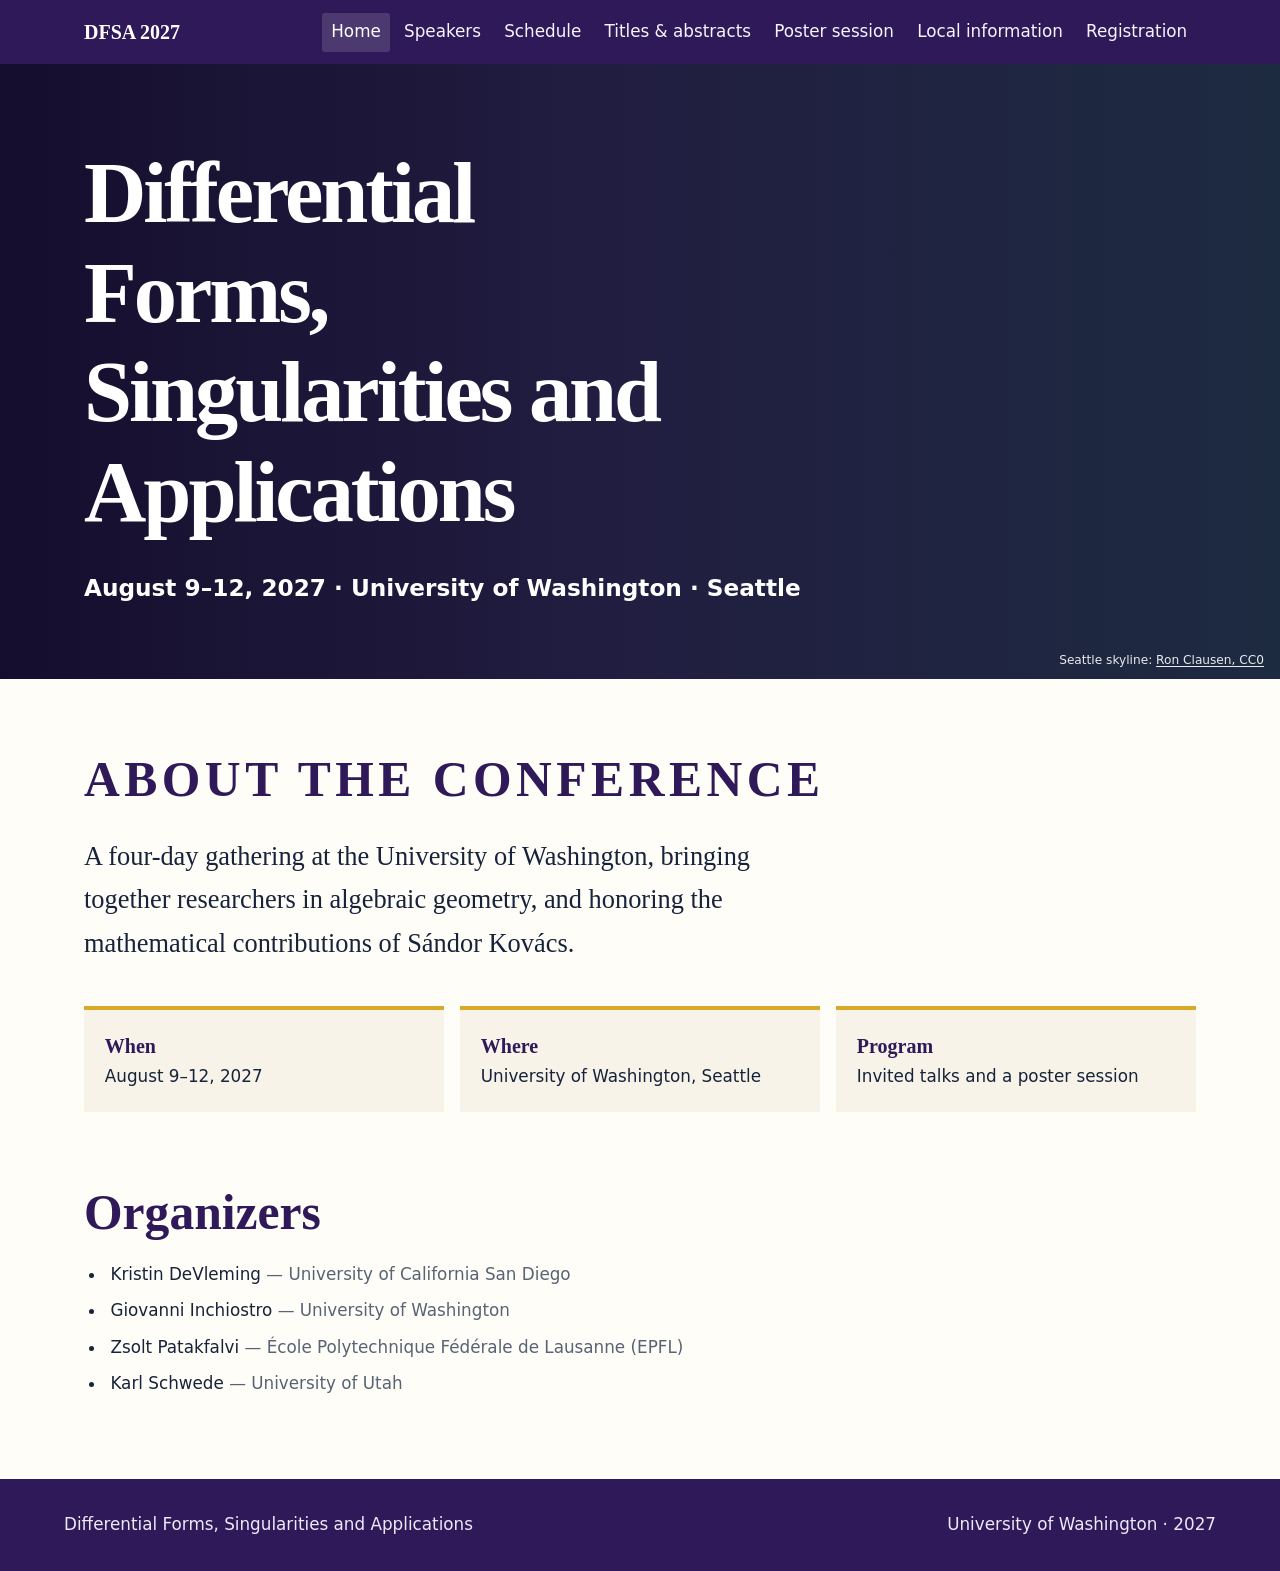
==== index.html @ 8a818d5d "Adding organizers" ====
<!doctype html>
<html lang="en">
<head>
  <meta charset="utf-8">
  <meta name="viewport" content="width=device-width, initial-scale=1">
  <meta name="description" content="Differential Forms, Singularities and Applications, August 9–12, 2027, at the University of Washington in Seattle.">
  <title>Differential Forms, Singularities and Applications</title>
  <link rel="stylesheet" href="styles.css">
</head>
<body>
  <a class="skip-link" href="#main">Skip to main content</a>
  <header class="site-header">
    <div class="nav-wrap">
      <a class="site-mark" href="index.html" aria-label="Conference home">DFSA 2027</a>
      <nav class="site-nav" aria-label="Main navigation">
        <a class="nav-link" href="index.html" aria-current="page">Home</a>
        <a class="nav-link" href="speakers.html">Speakers</a>
        <a class="nav-link" href="schedule.html">Schedule</a>
        <a class="nav-link" href="abstracts.html">Titles &amp; abstracts</a>
        <a class="nav-link" href="posters.html">Poster session</a>
        <a class="nav-link" href="local.html">Local information</a>
        <a class="nav-link" href="registration.html">Registration</a>
      </nav>
    </div>
  </header>
  <main id="main" class="home-main">
    <section class="hero" aria-labelledby="conference-title">
      <div class="hero-content">
        <h1 id="conference-title">Differential Forms, Singularities and Applications</h1>
        <p class="hero-details">August 9–12, 2027 · University of Washington · Seattle</p>
      </div>
      <small class="hero-credit">Seattle skyline: <a href="https://commons.wikimedia.org/wiki/File:Seattle_skyline_from_Space_Needle_on_October_1_2017.jpg">Ron Clausen, CC0</a></small>
    </section>
    <section class="home-section" aria-labelledby="about-heading">
      <h2 class="eyebrow" id="about-heading">About the conference</h2>
      <p class="lead">A four-day gathering at the University of Washington, bringing together researchers in algebraic geometry, and honoring the mathematical contributions of Sándor Kovács.</p>
      <div class="facts">
        <div class="fact"><strong>When</strong>August 9–12, 2027</div>
        <div class="fact"><strong>Where</strong>University of Washington, Seattle</div>
        <div class="fact"><strong>Program</strong>Invited talks and a poster session</div>
      </div>
    </section>
    <section class="home-section organizers-section" aria-labelledby="organizers-heading">
      <h2 id="organizers-heading">Organizers</h2>
      <ul class="organizer-list">
        <li>Kristin DeVleming <span>University of California San Diego</span></li>
        <li>Giovanni Inchiostro <span>University of Washington</span></li>
        <li>Zsolt Patakfalvi <span>École Polytechnique Fédérale de Lausanne (EPFL)</span></li>
        <li>Karl Schwede <span>University of Utah</span></li>
      </ul>
    </section>
  </main>
  <footer class="site-footer"><div class="footer-inner"><p>Differential Forms, Singularities and Applications</p><p>University of Washington · 2027</p></div></footer>
</body>
</html>
---- styles.css ----
:root {
  --ink: #17233a;
  --muted: #586474;
  --cream: #f7f3e9;
  --paper: #fffdf8;
  --gold: #d9a928;
  --purple: #4b2e83;
  --purple-dark: #2f1959;
  --line: #d9d4c8;
  --max-width: 72rem;
}

* { box-sizing: border-box; }

html { scroll-behavior: smooth; }

body {
  margin: 0;
  color: var(--ink);
  background: var(--paper);
  font-family: Inter, ui-sans-serif, system-ui, -apple-system, BlinkMacSystemFont, "Segoe UI", sans-serif;
  font-size: 1.05rem;
  line-height: 1.65;
}

a { color: #3f2675; text-underline-offset: .18em; }
a:hover { text-decoration-thickness: .14em; }
:focus-visible { outline: .2rem solid var(--gold); outline-offset: .2rem; }

.skip-link {
  position: absolute;
  left: 1rem;
  top: -5rem;
  z-index: 10;
  padding: .7rem 1rem;
  color: white;
  background: var(--purple-dark);
}
.skip-link:focus { top: 1rem; }

.site-header { background: var(--purple-dark); color: white; }
.nav-wrap {
  max-width: var(--max-width);
  margin: auto;
  padding: .8rem 1.25rem;
  display: flex;
  align-items: center;
  justify-content: space-between;
  gap: 1.5rem;
}
.site-mark { color: white; font-family: Georgia, serif; font-size: 1.25rem; font-weight: 700; text-decoration: none; }
.site-nav { display: flex; flex-wrap: wrap; gap: .2rem .35rem; }
.nav-link { padding: .35rem .55rem; color: #f7f3ff; text-decoration: none; border-radius: .2rem; }
.nav-link:hover, .nav-link[aria-current="page"] { background: rgba(255,255,255,.14); color: white; }

.hero {
  position: relative;
  min-height: 34rem;
  display: grid;
  align-items: end;
  background: #20314b url("assets/seattle-skyline.jpg") center 47% / cover no-repeat;
}
.hero::before { content: ""; position: absolute; inset: 0; background: linear-gradient(90deg, rgba(20,10,43,.91) 0%, rgba(34,21,60,.69) 48%, rgba(20,25,36,.27) 100%); }
.hero-content { position: relative; width: 100%; min-width: 0; max-width: min(100%, var(--max-width)); margin: 0 auto; padding: 5rem 1.25rem 4.5rem; color: white; overflow-wrap: anywhere; }
.eyebrow { margin: 0 0 .5rem; color: #f6d978; font-weight: 750; letter-spacing: .09em; text-transform: uppercase; }
h1, h2, h3 { font-family: Georgia, "Times New Roman", serif; line-height: 1.15; }
h1 { max-width: 14ch; margin: 0; font-size: clamp(2.7rem, 7vw, 5.4rem); letter-spacing: -.035em; }
.hero-details { margin: 1.7rem 0 0; font-size: clamp(1.15rem, 2vw, 1.45rem); font-weight: 650; }
.hero-credit { position: absolute; right: 1rem; bottom: .6rem; color: rgba(255,255,255,.9); font-size: .76rem; }
.hero-credit a { color: inherit; }

main:not(.home-main) { max-width: var(--max-width); min-height: 65vh; margin: auto; padding: 3.5rem 1.25rem 5rem; }
.page-intro { max-width: 48rem; margin-bottom: 2.5rem; }
.page-intro h1 { max-width: none; color: var(--purple-dark); font-size: clamp(2.5rem, 6vw, 4.5rem); }
.page-intro p { font-size: 1.2rem; color: var(--muted); }

.home-section { max-width: var(--max-width); margin: auto; padding: 4.5rem 1.25rem; }
.home-section h2 { margin: 0 0 1rem; color: var(--purple-dark); font-size: clamp(2rem, 4vw, 3.1rem); }
.lead { max-width: 46rem; font-family: Georgia, serif; font-size: clamp(1.3rem, 2.5vw, 1.65rem); }
.facts { display: grid; grid-template-columns: repeat(3, 1fr); gap: 1rem; margin: 2.5rem 0 0; }
.fact { padding: 1.3rem; border-top: .3rem solid var(--gold); background: var(--cream); }
.fact strong { display: block; color: var(--purple-dark); font-family: Georgia, serif; font-size: 1.25rem; }
.organizers-section { padding-top: 0; }
.organizers-section h2 { margin-bottom: 1.25rem; }
.organizer-list { max-width: 46rem; margin: 0; padding-left: 1.4rem; }
.organizer-list li { margin: .55rem 0; padding-left: .25rem; }
.organizer-list span { color: var(--muted); }
.organizer-list span::before { content: " — "; }

.speaker-list { min-width: 0; display: grid; grid-template-columns: repeat(auto-fit, minmax(20rem, 1fr)); gap: .8rem; padding: 0; list-style: none; }
.speaker-card { min-width: 0; min-height: 9.5rem; padding: 1.15rem; border: 1px solid var(--line); border-left: .3rem solid var(--purple); background: white; display: flex; align-items: center; gap: 1.15rem; }
.speaker-card > div { min-width: 0; }
.speaker-card h2 { margin: 0; font-size: 1.3rem; }
.speaker-card h2 a { color: var(--purple-dark); overflow-wrap: anywhere; }
.speaker-photo { width: 7rem; height: 7rem; flex: 0 0 7rem; border-radius: 50%; object-fit: cover; object-position: center top; background: var(--cream); }
.speaker-photo-center { object-position: center; }
.affiliation { margin: .4rem 0 0; color: var(--muted); line-height: 1.4; overflow-wrap: anywhere; }
.status { display: inline-block; margin-top: .5rem; padding: .12rem .48rem; border: 1px solid #9b7410; border-radius: 1rem; color: #684d07; background: #fff5d4; font-size: .82rem; font-weight: 750; }

.table-scroll { overflow-x: auto; border: 1px solid var(--line); }
table { width: 100%; min-width: 44rem; border-collapse: collapse; background: white; }
caption { padding: .85rem; text-align: left; color: var(--muted); font-size: .92rem; }
th, td { padding: .85rem 1rem; border: 1px solid var(--line); text-align: left; vertical-align: top; }
thead th { color: white; background: var(--purple-dark); }
tbody th { width: 8.5rem; color: var(--purple-dark); background: var(--cream); }
.unassigned { color: var(--muted); font-style: italic; }

.abstracts { display: grid; gap: 1rem; }
.abstract-entry { padding: 1.25rem 1.4rem 1.5rem; border: 1px solid var(--line); background: white; }
.abstract-entry h2 { margin: 0 0 1rem; color: var(--purple-dark); font-size: 1.45rem; }
.blank-field { min-height: 2rem; margin: .8rem 0 0; padding-bottom: .35rem; border-bottom: 1px solid var(--line); }
.blank-field strong { display: inline-block; min-width: 5rem; }
.empty-state { max-width: 42rem; padding: 2rem; border-left: .35rem solid var(--gold); background: var(--cream); }
.info-section { max-width: 46rem; margin-top: 2.5rem; padding-top: .5rem; border-top: .25rem solid var(--gold); }
.info-section h2 { color: var(--purple-dark); font-size: 1.8rem; }
.notice { padding: .9rem 1rem; border-left: .3rem solid var(--gold); background: var(--cream); }

.site-footer { padding: 2rem 1.25rem; color: #eee8fa; background: var(--purple-dark); }
.footer-inner { max-width: var(--max-width); margin: auto; display: flex; justify-content: space-between; gap: 1rem; flex-wrap: wrap; }
.site-footer p { margin: 0; }
.site-footer a { color: white; }

@media (max-width: 48rem) {
  .nav-wrap { align-items: flex-start; flex-direction: column; gap: .55rem; }
  .site-nav { margin-left: -.55rem; }
  .hero { min-height: 30rem; }
  .facts { grid-template-columns: 1fr; }
  .speaker-list { grid-template-columns: 1fr; }
}

@media (prefers-reduced-motion: reduce) { html { scroll-behavior: auto; } }
@media print { .site-nav, .skip-link { display: none; } .site-header { color: black; background: white; } .site-mark { color: black; } }
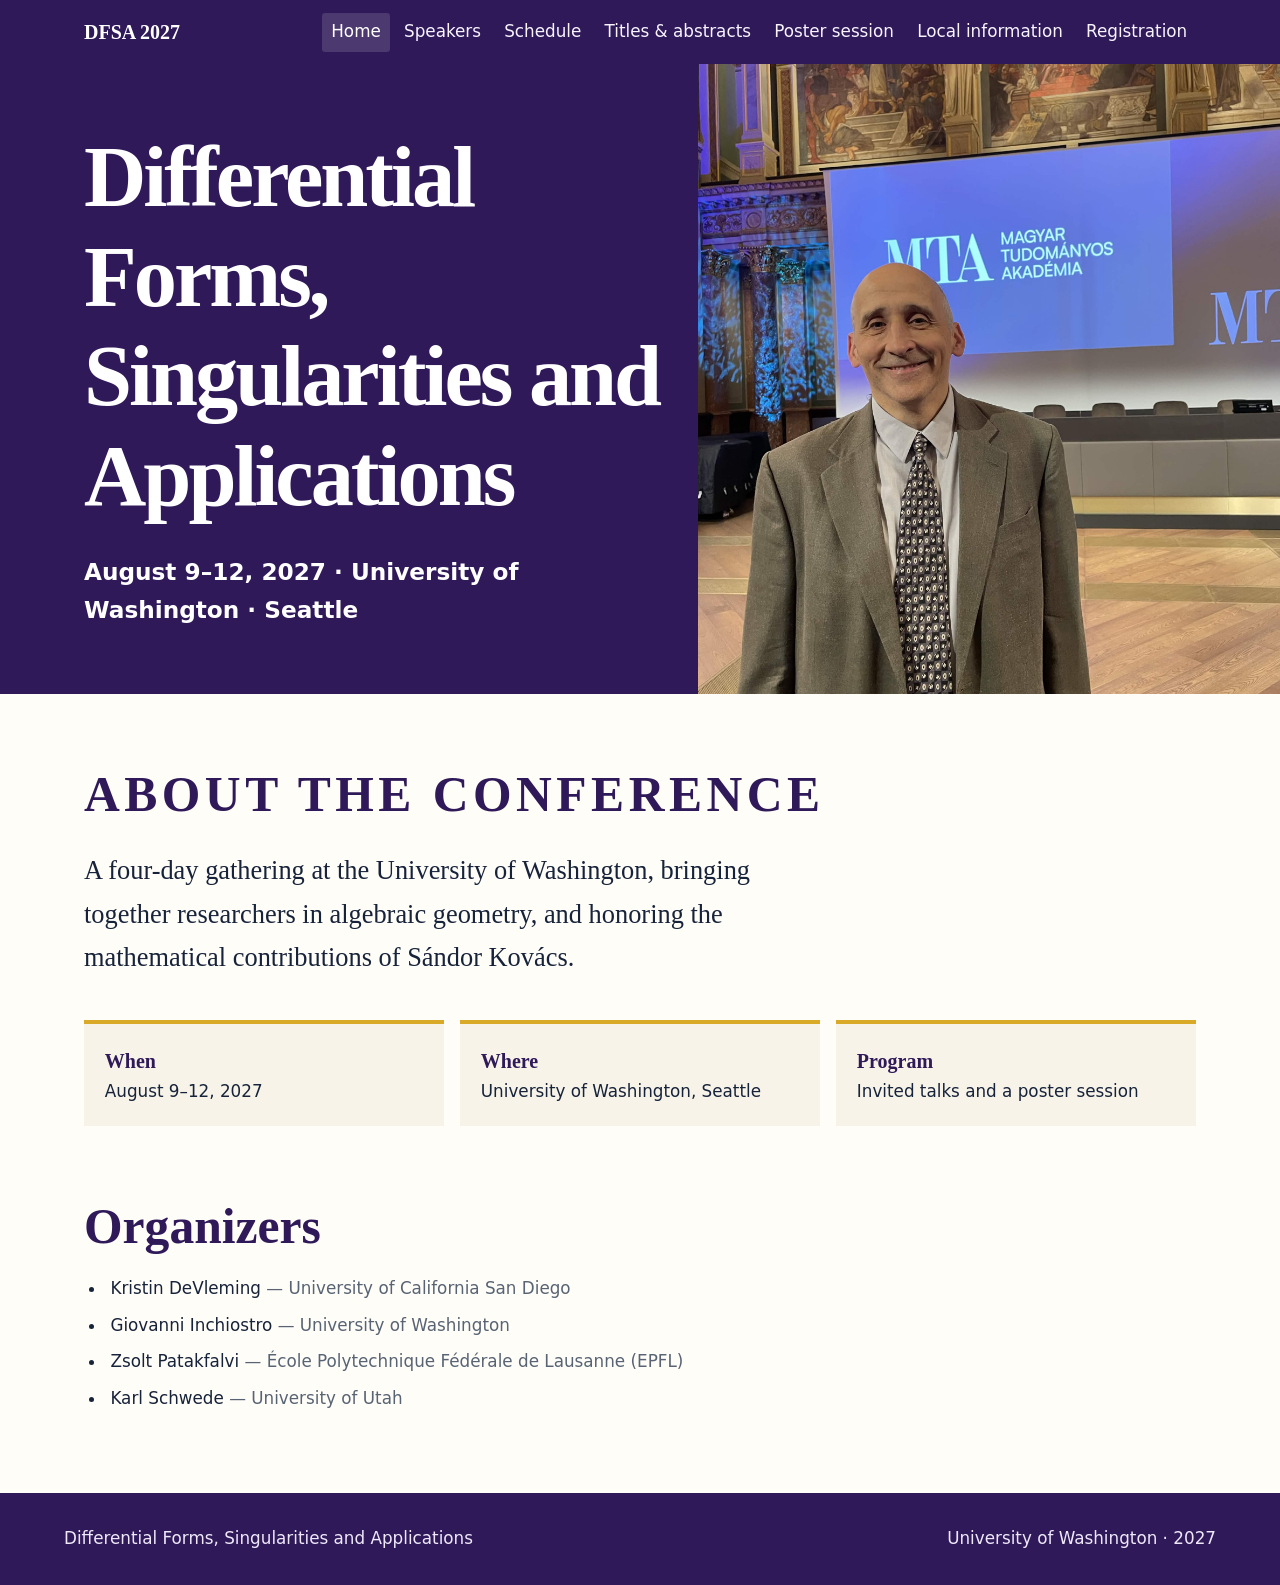
==== commit 33c86bef: "Added Kovacs photo" ====
--- a/index.html
+++ b/index.html
@@ -25,11 +25,11 @@
   </header>
   <main id="main" class="home-main">
     <section class="hero" aria-labelledby="conference-title">
+      <img class="hero-photo" src="assets/KovacsPhoto.jpg" alt="Sándor Kovács" fetchpriority="high">
       <div class="hero-content">
         <h1 id="conference-title">Differential Forms, Singularities and Applications</h1>
         <p class="hero-details">August 9–12, 2027 · University of Washington · Seattle</p>
       </div>
-      <small class="hero-credit">Seattle skyline: <a href="https://commons.wikimedia.org/wiki/File:Seattle_skyline_from_Space_Needle_on_October_1_2017.jpg">Ron Clausen, CC0</a></small>
     </section>
     <section class="home-section" aria-labelledby="about-heading">
       <h2 class="eyebrow" id="about-heading">About the conference</h2>
--- a/styles.css
+++ b/styles.css
@@ -57,17 +57,16 @@
   position: relative;
   min-height: 34rem;
   display: grid;
-  align-items: end;
-  background: #20314b url("assets/seattle-skyline.jpg") center 47% / cover no-repeat;
+  grid-template-columns: minmax(0, 1.2fr) minmax(0, 1fr);
+  align-items: center;
+  background: var(--purple-dark);
 }
-.hero::before { content: ""; position: absolute; inset: 0; background: linear-gradient(90deg, rgba(20,10,43,.91) 0%, rgba(34,21,60,.69) 48%, rgba(20,25,36,.27) 100%); }
-.hero-content { position: relative; width: 100%; min-width: 0; max-width: min(100%, var(--max-width)); margin: 0 auto; padding: 5rem 1.25rem 4.5rem; color: white; overflow-wrap: anywhere; }
+.hero-photo { position: absolute; right: 0; width: 45.4545%; height: 100%; object-fit: cover; object-position: 38% 48%; }
+.hero-content { position: relative; grid-column: 1; width: 100%; min-width: 0; padding: 4rem 2rem 4rem max(1.25rem, calc((100vw - var(--max-width)) / 2 + 1.25rem)); color: white; overflow-wrap: anywhere; }
 .eyebrow { margin: 0 0 .5rem; color: #f6d978; font-weight: 750; letter-spacing: .09em; text-transform: uppercase; }
 h1, h2, h3 { font-family: Georgia, "Times New Roman", serif; line-height: 1.15; }
 h1 { max-width: 14ch; margin: 0; font-size: clamp(2.7rem, 7vw, 5.4rem); letter-spacing: -.035em; }
 .hero-details { margin: 1.7rem 0 0; font-size: clamp(1.15rem, 2vw, 1.45rem); font-weight: 650; }
-.hero-credit { position: absolute; right: 1rem; bottom: .6rem; color: rgba(255,255,255,.9); font-size: .76rem; }
-.hero-credit a { color: inherit; }
 
 main:not(.home-main) { max-width: var(--max-width); min-height: 65vh; margin: auto; padding: 3.5rem 1.25rem 5rem; }
 .page-intro { max-width: 48rem; margin-bottom: 2.5rem; }
@@ -123,7 +122,9 @@
 @media (max-width: 48rem) {
   .nav-wrap { align-items: flex-start; flex-direction: column; gap: .55rem; }
   .site-nav { margin-left: -.55rem; }
-  .hero { min-height: 30rem; }
+  .hero { min-height: 0; grid-template-columns: 1fr; }
+  .hero-photo { position: static; width: 100%; height: clamp(20rem, 70vw, 32rem); object-position: 38% 43%; }
+  .hero-content { padding: 2.5rem 1.25rem; }
   .facts { grid-template-columns: 1fr; }
   .speaker-list { grid-template-columns: 1fr; }
 }
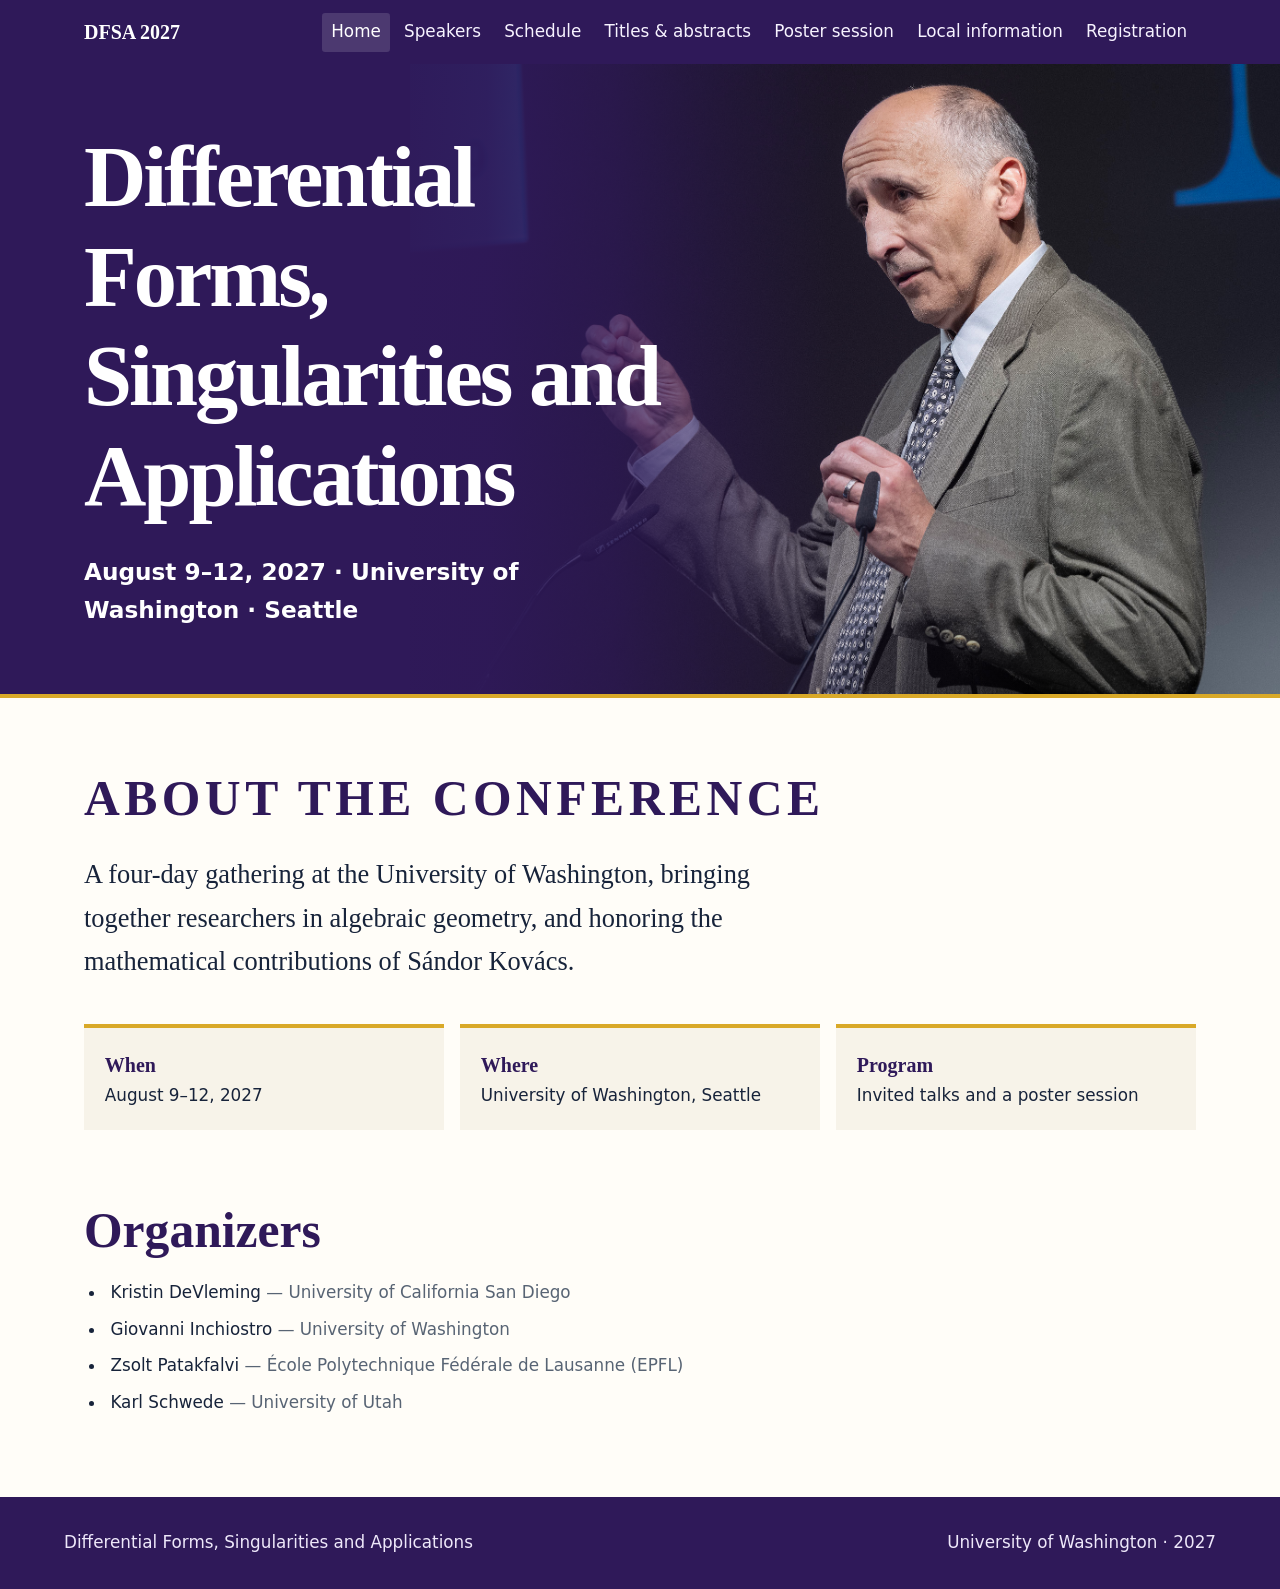
==== commit 5064c9e4: "Updating the photo" ====
--- a/index.html
+++ b/index.html
@@ -25,7 +25,7 @@
   </header>
   <main id="main" class="home-main">
     <section class="hero" aria-labelledby="conference-title">
-      <img class="hero-photo" src="assets/KovacsPhoto.jpg" alt="Sándor Kovács" fetchpriority="high">
+      <img class="hero-photo" src="assets/KovacsPhotoTalk.jpg" alt="Sándor Kovács giving a talk" fetchpriority="high" width="1920" height="1280">
       <div class="hero-content">
         <h1 id="conference-title">Differential Forms, Singularities and Applications</h1>
         <p class="hero-details">August 9–12, 2027 · University of Washington · Seattle</p>
--- a/styles.css
+++ b/styles.css
@@ -55,13 +55,17 @@
 
 .hero {
   position: relative;
+  isolation: isolate;
+  overflow: hidden;
   min-height: 34rem;
   display: grid;
   grid-template-columns: minmax(0, 1.2fr) minmax(0, 1fr);
   align-items: center;
   background: var(--purple-dark);
+  border-bottom: .25rem solid var(--gold);
 }
-.hero-photo { position: absolute; right: 0; width: 45.4545%; height: 100%; object-fit: cover; object-position: 38% 48%; }
+.hero-photo { position: absolute; right: -4%; width: 72%; height: 100%; object-fit: cover; object-position: 60% 20%; z-index: -2; }
+.hero::after { content: ""; position: absolute; inset: 0; z-index: -1; background: linear-gradient(90deg, #2f1959 0%, #2f1959 28%, rgba(47,25,89,.96) 38%, rgba(47,25,89,.78) 48%, rgba(47,25,89,.18) 65%, transparent 82%); pointer-events: none; }
 .hero-content { position: relative; grid-column: 1; width: 100%; min-width: 0; padding: 4rem 2rem 4rem max(1.25rem, calc((100vw - var(--max-width)) / 2 + 1.25rem)); color: white; overflow-wrap: anywhere; }
 .eyebrow { margin: 0 0 .5rem; color: #f6d978; font-weight: 750; letter-spacing: .09em; text-transform: uppercase; }
 h1, h2, h3 { font-family: Georgia, "Times New Roman", serif; line-height: 1.15; }
@@ -123,8 +127,10 @@
   .nav-wrap { align-items: flex-start; flex-direction: column; gap: .55rem; }
   .site-nav { margin-left: -.55rem; }
   .hero { min-height: 0; grid-template-columns: 1fr; }
-  .hero-photo { position: static; width: 100%; height: clamp(20rem, 70vw, 32rem); object-position: 38% 43%; }
-  .hero-content { padding: 2.5rem 1.25rem; }
+  .hero-photo { position: static; width: 100%; height: clamp(18rem, 65vw, 30rem); object-position: 60% 20%; }
+  .hero::after { display: none; }
+  .hero-content { padding: 1.5rem 1.25rem 2.5rem; }
+  .hero-content::before { content: ""; position: absolute; left: 0; right: 0; top: -5rem; height: 5rem; background: linear-gradient(transparent, var(--purple-dark)); pointer-events: none; }
   .facts { grid-template-columns: 1fr; }
   .speaker-list { grid-template-columns: 1fr; }
 }
